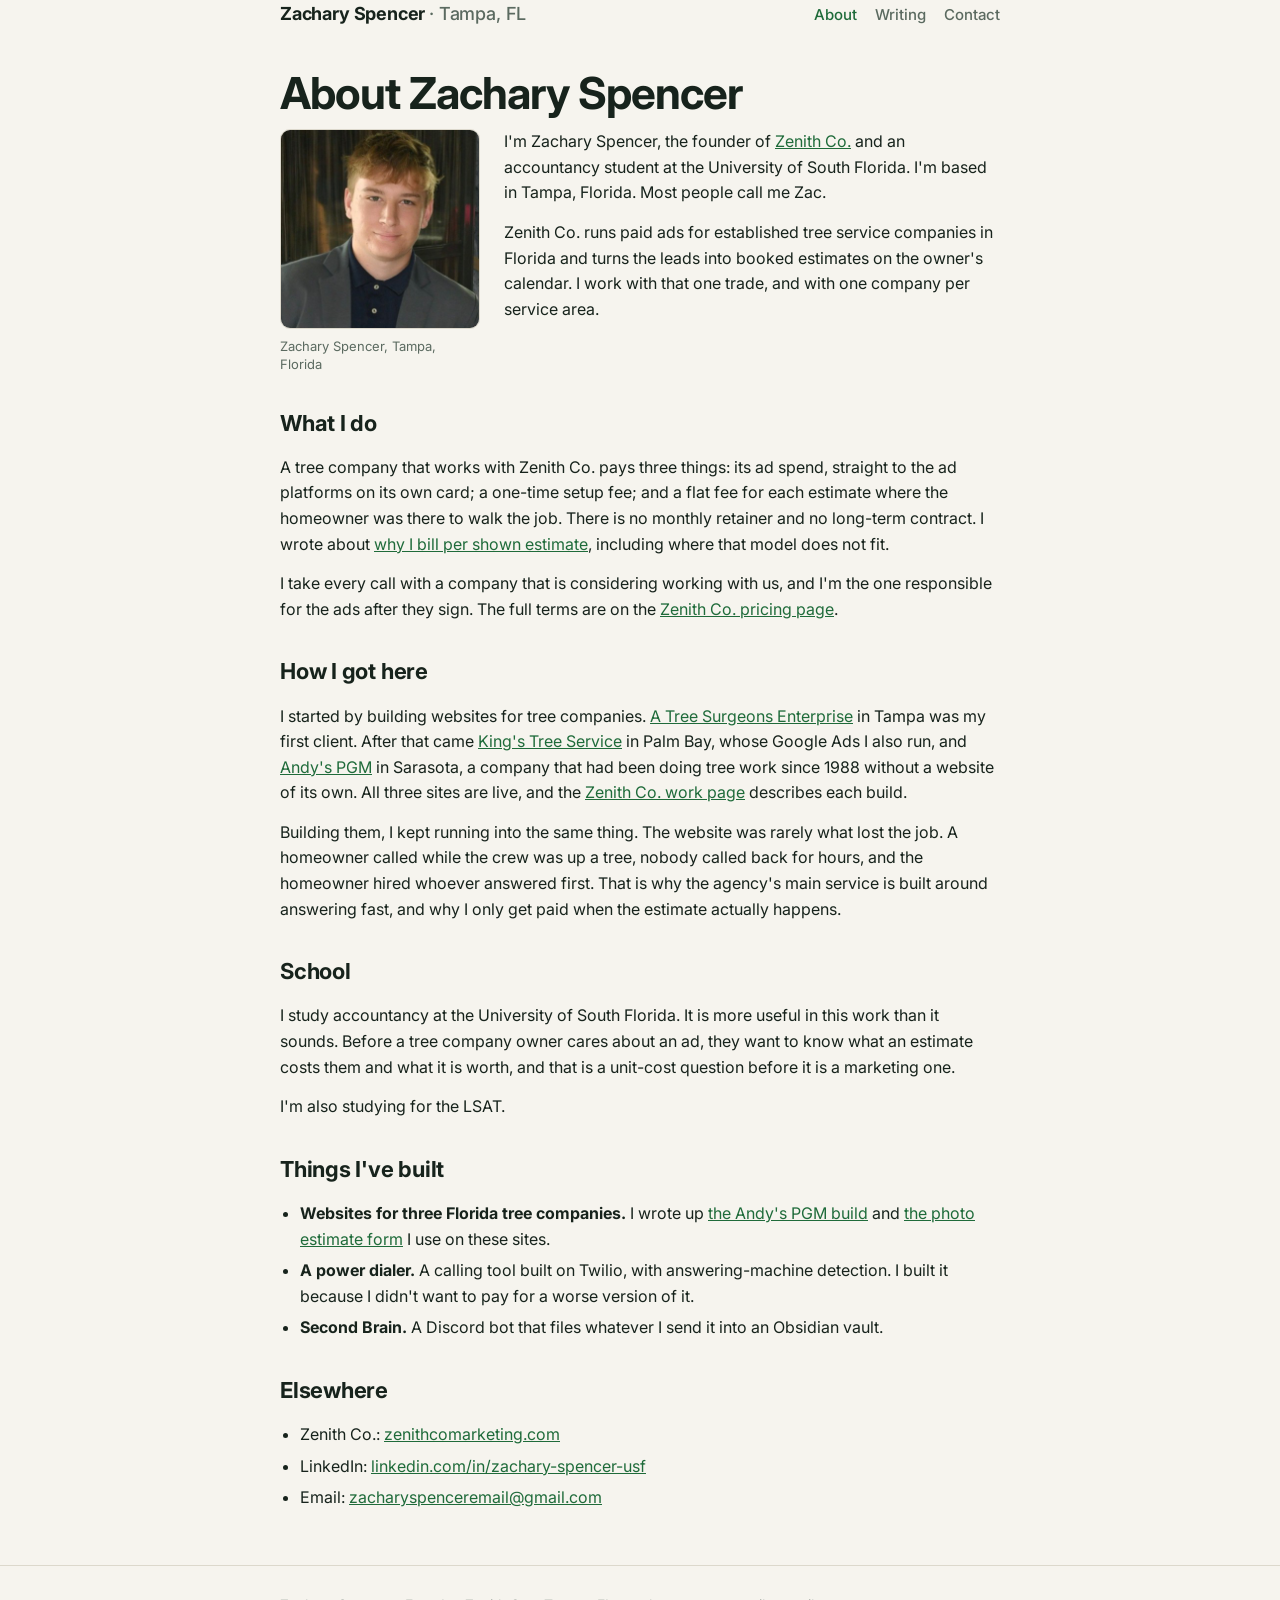
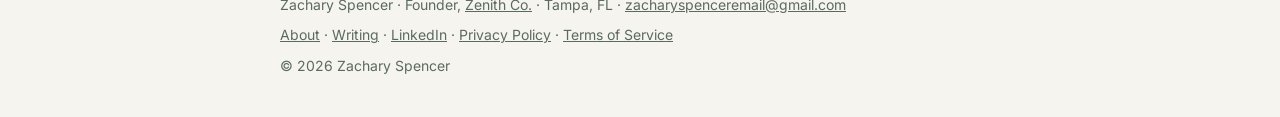
==== about/index.html @ 88c1f3b2 "Search pass: name H1, bio, Person schema, about and writing pages - Homepage: H1 "Zachary Spencer", " ====
<!DOCTYPE html>
<html lang="en">
<head>
<meta charset="utf-8">
<meta name="viewport" content="width=device-width, initial-scale=1">
<title>About Zachary Spencer | Founder, Zenith Co.</title>
<meta name="description" content="Zachary Spencer is the founder of Zenith Co. and an accountancy student at the University of South Florida in Tampa. How he got into paid ads for tree service companies.">
<link rel="canonical" href="https://zacharyspencer.dev/about/">
<meta name="author" content="Zachary Spencer">
<meta name="theme-color" content="#14281d">
<meta property="og:type" content="profile">
<meta property="og:site_name" content="Zachary Spencer">
<meta property="og:title" content="About Zachary Spencer | Founder, Zenith Co.">
<meta property="og:description" content="Zachary Spencer is the founder of Zenith Co. and an accountancy student at the University of South Florida in Tampa. How he got into paid ads for tree service companies.">
<meta property="og:url" content="https://zacharyspencer.dev/about/">
<meta property="og:image" content="https://zacharyspencer.dev/assets/zachary-spencer-share.png">
<meta property="og:image:width" content="1200">
<meta property="og:image:height" content="630">
<meta property="og:image:alt" content="Zachary Spencer, founder of Zenith Co. Paid ads for Florida tree service companies.">
<meta property="profile:first_name" content="Zachary">
<meta property="profile:last_name" content="Spencer">
<meta name="twitter:card" content="summary_large_image">
<meta name="twitter:title" content="About Zachary Spencer | Founder, Zenith Co.">
<meta name="twitter:description" content="Zachary Spencer is the founder of Zenith Co. and an accountancy student at the University of South Florida in Tampa. How he got into paid ads for tree service companies.">
<meta name="twitter:image" content="https://zacharyspencer.dev/assets/zachary-spencer-share.png">
<link rel="icon" href="/favicon.svg" type="image/svg+xml">
<link rel="preconnect" href="https://fonts.googleapis.com">
<link href="https://fonts.googleapis.com/css2?family=Inter:wght@400;500;600;700&display=swap" rel="stylesheet">
<link rel="stylesheet" href="/assets/pages.css">
<script type="application/ld+json">
{
  "@context": "https://schema.org",
  "@graph": [
    {
      "@type": "ProfilePage",
      "@id": "https://zacharyspencer.dev/about/#profilepage",
      "url": "https://zacharyspencer.dev/about/",
      "name": "About Zachary Spencer",
      "inLanguage": "en-US",
      "dateCreated": "2026-11-12",
      "dateModified": "2026-11-12",
      "isPartOf": {
        "@id": "https://zacharyspencer.dev/#website"
      },
      "mainEntity": {
        "@id": "https://zacharyspencer.dev/#person"
      }
    },
    {
      "@type": "Person",
      "@id": "https://zacharyspencer.dev/#person",
      "name": "Zachary Spencer",
      "givenName": "Zachary",
      "familyName": "Spencer",
      "url": "https://zacharyspencer.dev/",
      "image": "https://zacharyspencer.dev/assets/zachary-spencer.jpg",
      "jobTitle": "Founder",
      "description": "Founder of Zenith Co. and accountancy student at the University of South Florida. Runs paid ads for Florida tree service companies from Tampa.",
      "worksFor": {
        "@type": "Organization",
        "name": "Zenith Co.",
        "legalName": "Zenith Co Marketing, LLC",
        "url": "https://zenithcomarketing.com"
      },
      "alumniOf": {
        "@type": "CollegeOrUniversity",
        "name": "University of South Florida",
        "url": "https://www.usf.edu/"
      },
      "address": {
        "@type": "PostalAddress",
        "addressLocality": "Tampa",
        "addressRegion": "FL",
        "addressCountry": "US"
      },
      "sameAs": [
        "https://www.linkedin.com/in/zachary-spencer-usf/"
      ]
    },
    {
      "@type": "BreadcrumbList",
      "itemListElement": [
        {
          "@type": "ListItem",
          "position": 1,
          "name": "Home",
          "item": "https://zacharyspencer.dev/"
        },
        {
          "@type": "ListItem",
          "position": 2,
          "name": "About",
          "item": "https://zacharyspencer.dev/about/"
        }
      ]
    }
  ]
}
</script>
</head>
<body>
<header class="wrap site-head">
  <a class="name" href="/">Zachary Spencer <span>· Tampa, FL</span></a>
  <nav aria-label="Site">
    <a href="/about/" aria-current="page">About</a>
    <a href="/writing/">Writing</a>
    <a href="/#contact">Contact</a>
  </nav>
</header>

<main class="wrap">
<article class="page">
  <h1>About Zachary Spencer</h1>
  <div class="bio">
    <figure>
      <img class="portrait" src="/assets/zachary-spencer.jpg" width="400" height="400" alt="Zachary Spencer, founder of Zenith Co., in a gray blazer and navy polo shirt" decoding="async">
      <figcaption>Zachary Spencer, Tampa, Florida</figcaption>
    </figure>
    <div>
      <p>I'm Zachary Spencer, the founder of <a href="https://zenithcomarketing.com">Zenith Co.</a> and an accountancy student at the University of South Florida. I'm based in Tampa, Florida. Most people call me Zac.</p>
      <p>Zenith Co. runs paid ads for established tree service companies in Florida and turns the leads into booked estimates on the owner's calendar. I work with that one trade, and with one company per service area.</p>
    </div>
  </div>

  <h2>What I do</h2>
  <p>A tree company that works with Zenith Co. pays three things: its ad spend, straight to the ad platforms on its own card; a one-time setup fee; and a flat fee for each estimate where the homeowner was there to walk the job. There is no monthly retainer and no long-term contract. I wrote about <a href="/writing/why-i-bill-per-shown-estimate/">why I bill per shown estimate</a>, including where that model does not fit.</p>
  <p>I take every call with a company that is considering working with us, and I'm the one responsible for the ads after they sign. The full terms are on the <a href="https://zenithcomarketing.com/pricing/">Zenith Co. pricing page</a>.</p>

  <h2>How I got here</h2>
  <p>I started by building websites for tree companies. <a href="https://atreesurgeons.net" rel="noopener">A Tree Surgeons Enterprise</a> in Tampa was my first client. After that came <a href="https://kingstreecare.com" rel="noopener">King's Tree Service</a> in Palm Bay, whose Google Ads I also run, and <a href="https://andyspgm.com" rel="noopener">Andy's PGM</a> in Sarasota, a company that had been doing tree work since 1988 without a website of its own. All three sites are live, and the <a href="https://zenithcomarketing.com/work/">Zenith Co. work page</a> describes each build.</p>
  <p>Building them, I kept running into the same thing. The website was rarely what lost the job. A homeowner called while the crew was up a tree, nobody called back for hours, and the homeowner hired whoever answered first. That is why the agency's main service is built around answering fast, and why I only get paid when the estimate actually happens.</p>

  <h2>School</h2>
  <p>I study accountancy at the University of South Florida. It is more useful in this work than it sounds. Before a tree company owner cares about an ad, they want to know what an estimate costs them and what it is worth, and that is a unit-cost question before it is a marketing one.</p>
  <p>I'm also studying for the LSAT.</p>

  <h2>Things I've built</h2>
  <ul>
    <li><strong>Websites for three Florida tree companies.</strong> I wrote up <a href="/writing/first-website-for-a-1988-tree-company/">the Andy's PGM build</a> and <a href="/writing/photo-estimate-forms/">the photo estimate form</a> I use on these sites.</li>
    <li><strong>A power dialer.</strong> A calling tool built on Twilio, with answering-machine detection. I built it because I didn't want to pay for a worse version of it.</li>
    <li><strong>Second Brain.</strong> A Discord bot that files whatever I send it into an Obsidian vault.</li>
  </ul>

  <h2>Elsewhere</h2>
  <ul>
    <li>Zenith Co.: <a href="https://zenithcomarketing.com">zenithcomarketing.com</a></li>
    <li>LinkedIn: <a href="https://www.linkedin.com/in/zachary-spencer-usf/" rel="me">linkedin.com/in/zachary-spencer-usf</a></li>
    <li>Email: <a href="mailto:zacharyspenceremail@gmail.com">zacharyspenceremail@gmail.com</a></li>
  </ul>
</article>
</main>

<footer>
  <div class="wrap">
    <div>Zachary Spencer · Founder, <a href="https://zenithcomarketing.com">Zenith Co.</a> · Tampa, FL · <a href="mailto:zacharyspenceremail@gmail.com">zacharyspenceremail@gmail.com</a></div>
    <div class="legal"><a href="/about/">About</a> · <a href="/writing/">Writing</a> · <a href="https://www.linkedin.com/in/zachary-spencer-usf/" rel="me">LinkedIn</a> · <a href="/privacy.html">Privacy Policy</a> · <a href="/terms.html">Terms of Service</a></div>
    <div class="legal">© 2026 Zachary Spencer</div>
  </div>
  <script src="https://widgets.leadconnectorhq.com/loader.js" data-resources-url="https://widgets.leadconnectorhq.com/chat-widget/loader.js" data-widget-id="6adf9d556118072e0e9b12c1" data-source="WEB_USER"></script>
</footer>
</body>
</html>
---- assets/pages.css ----
/* Shared styles for the home, about and writing pages. Same look as the original one-page site. */
:root{--bg:#f6f4ee;--ink:#17231c;--muted:#5b6a60;--accent:#1f6b3a;--line:#dcd8cc;--card:#fff}
*{box-sizing:border-box}
body{margin:0;font-family:Inter,system-ui,sans-serif;background:var(--bg);color:var(--ink);line-height:1.6}
.wrap{max-width:760px;margin:0 auto;padding:0 20px}
a{color:var(--accent)}

header{padding:28px 0 8px}
.site-head{display:flex;flex-wrap:wrap;align-items:baseline;justify-content:space-between;gap:6px 20px}
header .name{font-weight:700;font-size:18px;letter-spacing:-.01em;color:var(--ink);text-decoration:none}
header .name span{color:var(--muted);font-weight:500}
header nav{display:flex;gap:18px;font-size:15px;font-weight:500}
header nav a{color:var(--muted);text-decoration:none}
header nav a:hover,header nav a[aria-current="page"]{color:var(--accent)}

.hero{padding:48px 0 32px}
h1{font-size:clamp(30px,5vw,44px);line-height:1.1;margin:0 0 16px;letter-spacing:-.02em}
.tagline{font-size:clamp(19px,2.6vw,23px);line-height:1.35;font-weight:600;margin:0 0 14px;max-width:600px;letter-spacing:-.01em}
.lead{font-size:19px;color:var(--muted);margin:0 0 24px;max-width:600px}
.btn{display:inline-block;background:var(--accent);color:#fff;text-decoration:none;padding:12px 20px;border-radius:8px;font-weight:600}
.btn.ghost{background:transparent;color:var(--accent);border:1.5px solid var(--accent);margin-left:8px}

section{padding:32px 0;border-top:1px solid var(--line)}
h2{font-size:22px;margin:0 0 14px;letter-spacing:-.01em}
h3{font-size:17px;margin:0 0 4px;letter-spacing:-.01em}
p{margin:0 0 14px}
ul,ol{padding-left:20px;margin:0 0 14px}
li{margin-bottom:6px}
.grid{display:grid;grid-template-columns:repeat(auto-fit,minmax(200px,1fr));gap:14px}
.card{background:var(--card);border:1px solid var(--line);border-radius:10px;padding:18px}
.card strong{display:block;margin-bottom:4px}
.contact{background:var(--card);border:1px solid var(--line);border-radius:10px;padding:20px}
.small{color:var(--muted);font-size:14px}

/* Bio with portrait */
.bio{display:grid;grid-template-columns:200px 1fr;gap:24px;align-items:start}
.bio figure{margin:0}
.portrait{display:block;width:100%;height:auto;border-radius:10px;border:1px solid var(--line);background:var(--card)}
.bio figcaption{margin-top:8px;color:var(--muted);font-size:13px;line-height:1.4}
.bio > div > :last-child{margin-bottom:0}
@media (max-width:600px){
  .bio{grid-template-columns:1fr}
  .bio figure{max-width:180px}
}

/* Writing lists */
.posts{list-style:none;padding:0;margin:0}
.posts li{margin:0;padding:16px 0;border-top:1px solid var(--line)}
.posts li:first-child{border-top:0;padding-top:0}
.posts li:last-child{padding-bottom:0}
.posts a{font-weight:600;font-size:18px;text-decoration:none;letter-spacing:-.01em}
.posts a:hover{text-decoration:underline}
.posts p{margin:4px 0 0;color:var(--muted)}
.posts .date{font-size:14px}
.more{margin:16px 0 0;font-weight:600}

/* Article and about pages */
.page{padding:40px 0 16px}
.page h1{margin-bottom:12px}
.byline{color:var(--muted);font-size:15px;margin:0 0 28px}
.byline a{color:var(--muted)}
.page h2{margin-top:32px}
.page .lead{max-width:none}
.back{display:inline-block;margin:0 0 20px;font-size:15px;text-decoration:none}
.note{background:var(--card);border:1px solid var(--line);border-radius:10px;padding:16px 18px;margin:28px 0 0}
.note p:last-child{margin-bottom:0}

footer{border-top:1px solid var(--line);padding:28px 0 40px;color:var(--muted);font-size:14px;margin-top:24px}
footer a{color:var(--muted)}
footer .legal{margin-top:8px}

@media (prefers-color-scheme:dark){
  :root{--bg:#101712;--ink:#edf0ea;--muted:#a3b0a7;--accent:#5fbf84;--line:#243128;--card:#172019}
  .btn{color:#0f1a13}
}
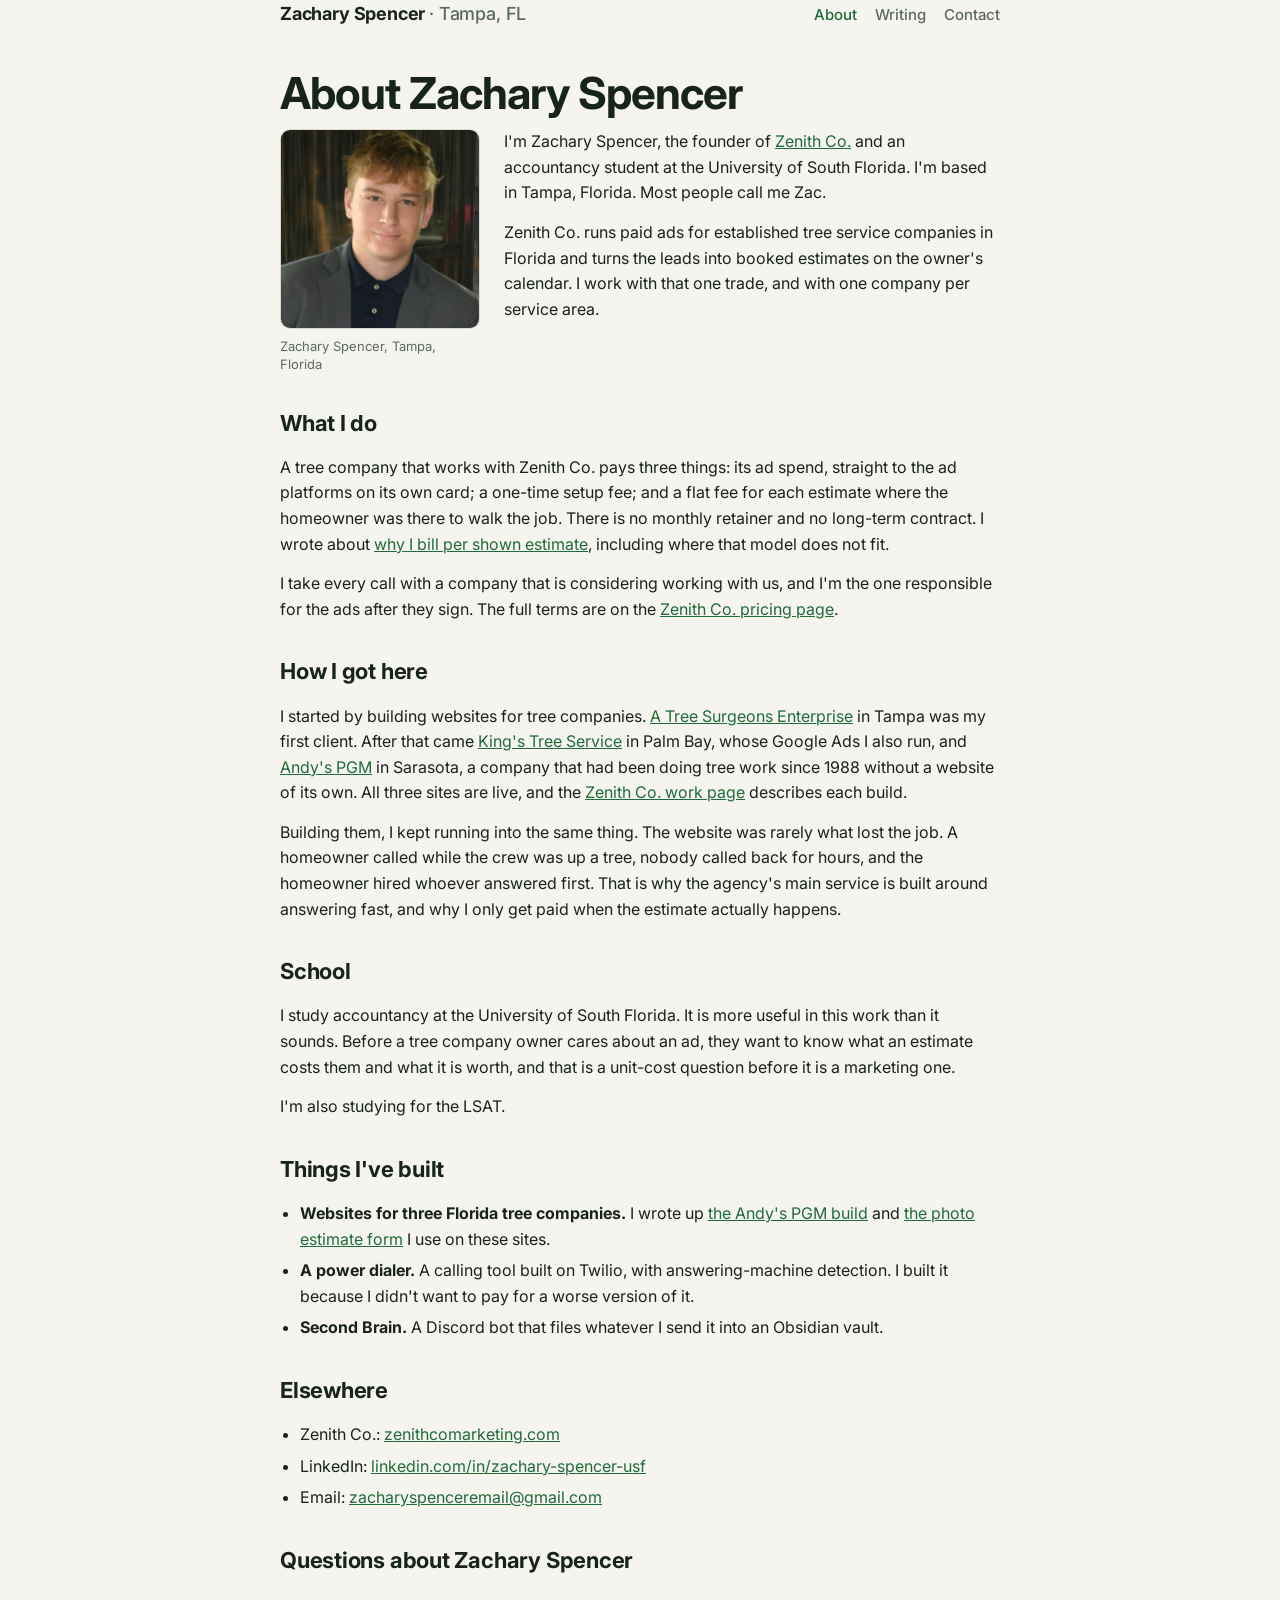
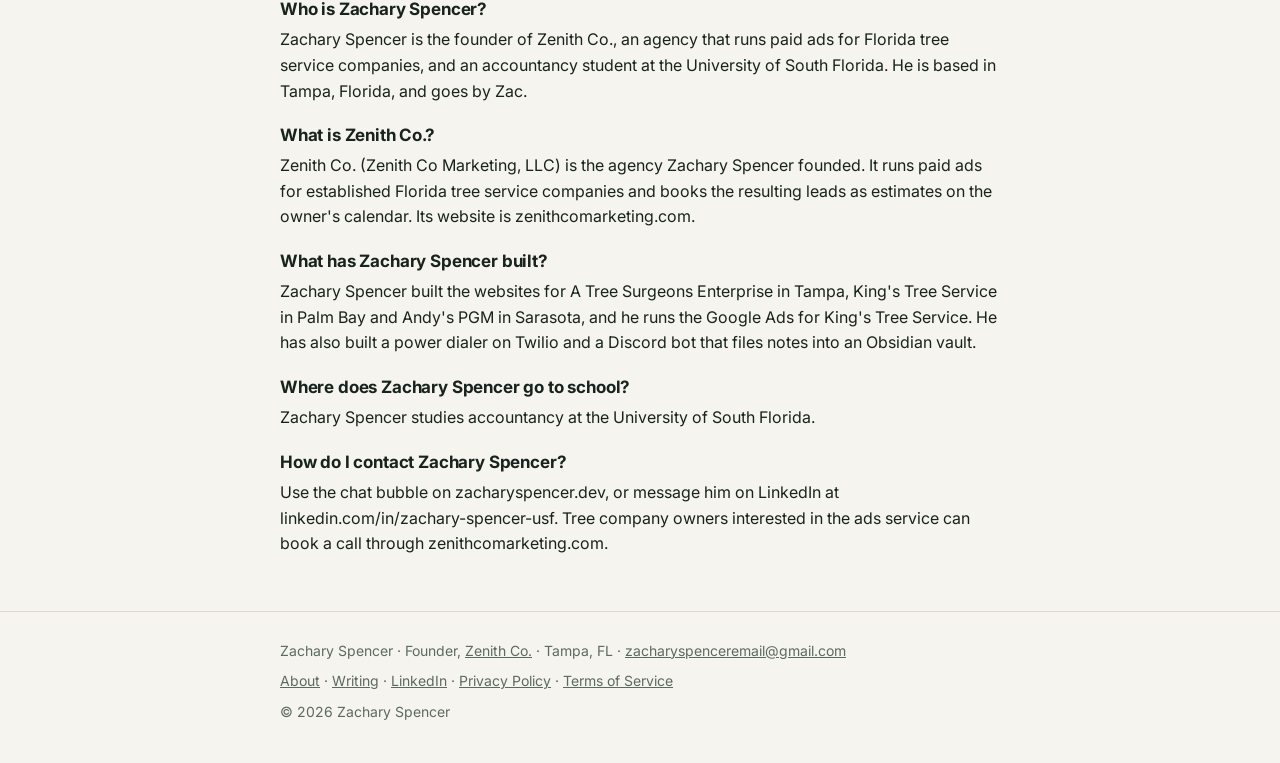
==== commit 999b6c97: "AEO pass: llms.txt, answer-first openings, FAQ blocks with schema - llms.txt at the root: what the s" ====
--- a/about/index.html
+++ b/about/index.html
@@ -58,6 +58,7 @@
       "description": "Founder of Zenith Co. and accountancy student at the University of South Florida. Runs paid ads for Florida tree service companies from Tampa.",
       "worksFor": {
         "@type": "Organization",
+        "@id": "https://zenithcomarketing.com/#organization",
         "name": "Zenith Co.",
         "legalName": "Zenith Co Marketing, LLC",
         "url": "https://zenithcomarketing.com"
@@ -91,6 +92,52 @@
           "position": 2,
           "name": "About",
           "item": "https://zacharyspencer.dev/about/"
+        }
+      ]
+    },
+    {
+      "@type": "FAQPage",
+      "@id": "https://zacharyspencer.dev/about/#faq",
+      "mainEntity": [
+        {
+          "@type": "Question",
+          "name": "Who is Zachary Spencer?",
+          "acceptedAnswer": {
+            "@type": "Answer",
+            "text": "Zachary Spencer is the founder of Zenith Co., an agency that runs paid ads for Florida tree service companies, and an accountancy student at the University of South Florida. He is based in Tampa, Florida, and goes by Zac."
+          }
+        },
+        {
+          "@type": "Question",
+          "name": "What is Zenith Co.?",
+          "acceptedAnswer": {
+            "@type": "Answer",
+            "text": "Zenith Co. (Zenith Co Marketing, LLC) is the agency Zachary Spencer founded. It runs paid ads for established Florida tree service companies and books the resulting leads as estimates on the owner's calendar. Its website is zenithcomarketing.com."
+          }
+        },
+        {
+          "@type": "Question",
+          "name": "What has Zachary Spencer built?",
+          "acceptedAnswer": {
+            "@type": "Answer",
+            "text": "Zachary Spencer built the websites for A Tree Surgeons Enterprise in Tampa, King's Tree Service in Palm Bay and Andy's PGM in Sarasota, and he runs the Google Ads for King's Tree Service. He has also built a power dialer on Twilio and a Discord bot that files notes into an Obsidian vault."
+          }
+        },
+        {
+          "@type": "Question",
+          "name": "Where does Zachary Spencer go to school?",
+          "acceptedAnswer": {
+            "@type": "Answer",
+            "text": "Zachary Spencer studies accountancy at the University of South Florida."
+          }
+        },
+        {
+          "@type": "Question",
+          "name": "How do I contact Zachary Spencer?",
+          "acceptedAnswer": {
+            "@type": "Answer",
+            "text": "Use the chat bubble on zacharyspencer.dev, or message him on LinkedIn at linkedin.com/in/zachary-spencer-usf. Tree company owners interested in the ads service can book a call through zenithcomarketing.com."
+          }
         }
       ]
     }
@@ -147,6 +194,20 @@
     <li>LinkedIn: <a href="https://www.linkedin.com/in/zachary-spencer-usf/" rel="me">linkedin.com/in/zachary-spencer-usf</a></li>
     <li>Email: <a href="mailto:zacharyspenceremail@gmail.com">zacharyspenceremail@gmail.com</a></li>
   </ul>
+
+  <section class="faq" id="faq">
+    <h2>Questions about Zachary Spencer</h2>
+    <h3>Who is Zachary Spencer?</h3>
+    <p>Zachary Spencer is the founder of Zenith Co., an agency that runs paid ads for Florida tree service companies, and an accountancy student at the University of South Florida. He is based in Tampa, Florida, and goes by Zac.</p>
+    <h3>What is Zenith Co.?</h3>
+    <p>Zenith Co. (Zenith Co Marketing, LLC) is the agency Zachary Spencer founded. It runs paid ads for established Florida tree service companies and books the resulting leads as estimates on the owner's calendar. Its website is zenithcomarketing.com.</p>
+    <h3>What has Zachary Spencer built?</h3>
+    <p>Zachary Spencer built the websites for A Tree Surgeons Enterprise in Tampa, King's Tree Service in Palm Bay and Andy's PGM in Sarasota, and he runs the Google Ads for King's Tree Service. He has also built a power dialer on Twilio and a Discord bot that files notes into an Obsidian vault.</p>
+    <h3>Where does Zachary Spencer go to school?</h3>
+    <p>Zachary Spencer studies accountancy at the University of South Florida.</p>
+    <h3>How do I contact Zachary Spencer?</h3>
+    <p>Use the chat bubble on zacharyspencer.dev, or message him on LinkedIn at linkedin.com/in/zachary-spencer-usf. Tree company owners interested in the ads service can book a call through zenithcomarketing.com.</p>
+  </section>
 </article>
 </main>
 
--- a/assets/pages.css
+++ b/assets/pages.css
@@ -61,6 +61,9 @@
 .byline a{color:var(--muted)}
 .page h2{margin-top:32px}
 .page .lead{max-width:none}
+.page section{padding:0;border-top:0}
+.faq h3{margin-top:18px}
+.related ul{margin-bottom:0}
 .back{display:inline-block;margin:0 0 20px;font-size:15px;text-decoration:none}
 .note{background:var(--card);border:1px solid var(--line);border-radius:10px;padding:16px 18px;margin:28px 0 0}
 .note p:last-child{margin-bottom:0}
